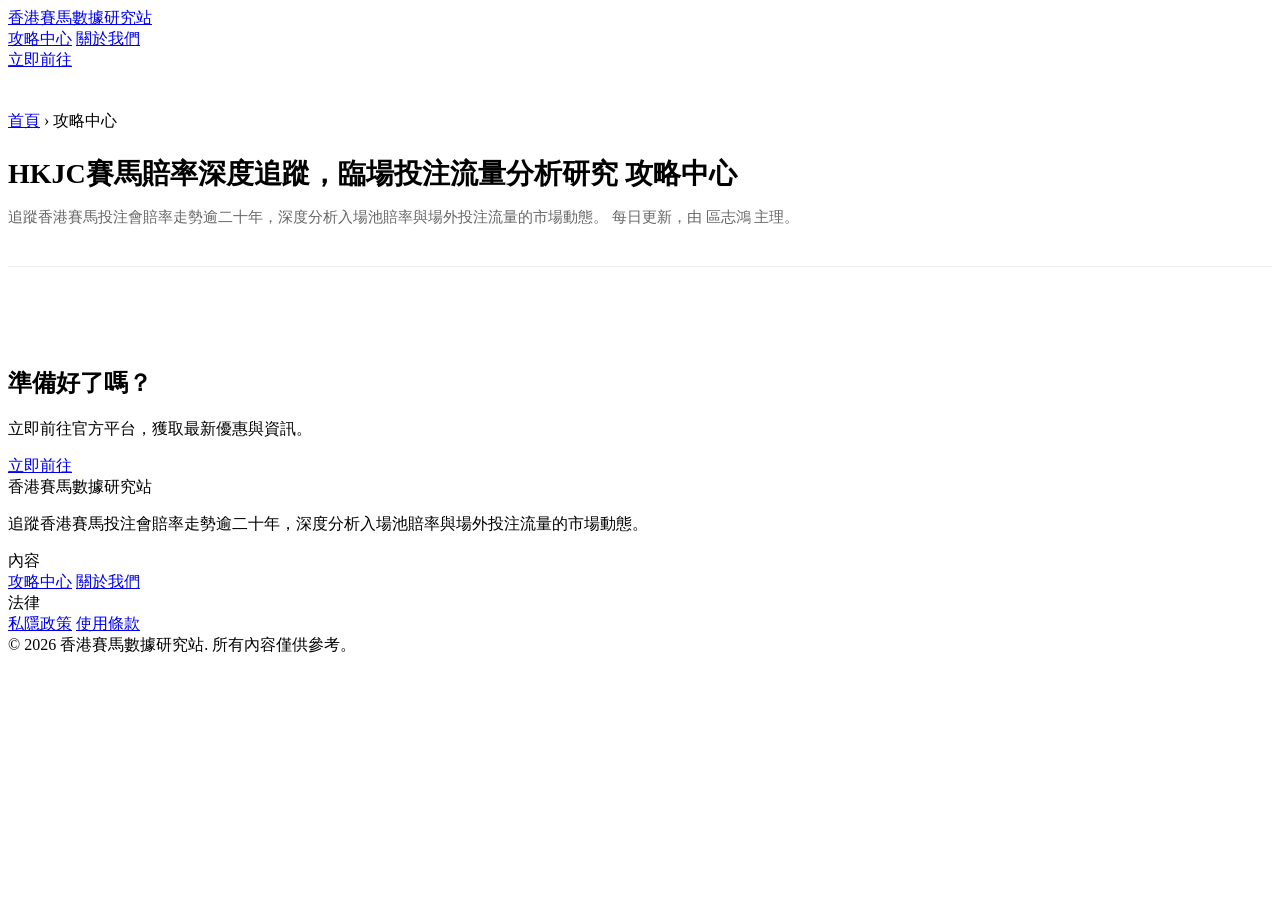
==== blog.html @ bb536e8f "feat: add blog.html" ====
<!DOCTYPE html>
<html lang="zh-Hant-HK">
<head>
  <meta charset="UTF-8">
  <link rel="icon" type="image/x-icon" href="/favicon.ico">
  <link rel="icon" type="image/png" sizes="32x32" href="/favicon-32.png">
  <link rel="icon" type="image/png" sizes="64x64" href="/favicon-64.png">
  <link rel="icon" type="image/png" sizes="192x192" href="/favicon-192.png">
  <link rel="apple-touch-icon" sizes="180x180" href="/apple-touch-icon.png">
  <meta name="viewport" content="width=device-width, initial-scale=1.0">

  <!-- Google tag (gtag.js) -->
  <script async src="https://www.googletagmanager.com/gtag/js?id=%%GA4_ID%%"></script>
  <script>window.dataLayer=window.dataLayer||[];function gtag(){dataLayer.push(arguments);}gtag('js',new Date());gtag('config','%%GA4_ID%%');</script>

  <title>攻略中心 | 香港賽馬數據研究站</title>
  <meta name="description" content="追蹤香港賽馬投注會賠率走勢逾二十年，深度分析入場池賠率與場外投注流量的市場動態。">
  <link rel="canonical" href="https://ogradabg.com/blog.html">
  <meta property="og:type" content="website">
  <meta property="og:title" content="攻略中心 | 香港賽馬數據研究站">
  <meta property="og:description" content="追蹤香港賽馬投注會賠率走勢逾二十年，深度分析入場池賠率與場外投注流量的市場動態。">
  <meta property="og:url" content="https://ogradabg.com/blog.html">
  <meta property="og:locale" content="zh_HK">
  <meta property="og:site_name" content="香港賽馬數據研究站">
  <meta name="twitter:card" content="summary_large_image">

  <script type="application/ld+json">
  {
    "@context": "https://schema.org",
    "@graph": [
      {
        "@type": "CollectionPage",
        "@id": "https://ogradabg.com/blog.html",
        "url": "https://ogradabg.com/blog.html",
        "name": "攻略中心 | 香港賽馬數據研究站",
        "description": "追蹤香港賽馬投注會賠率走勢逾二十年，深度分析入場池賠率與場外投注流量的市場動態。",
        "isPartOf": { "@id": "https://ogradabg.com/#website" }
      },
      {
        "@type": "ItemList",
        "@id": "https://ogradabg.com/blog.html#itemlist",
        "name": "香港賽馬數據研究站 攻略文章",
        "numberOfItems": 0,
        "itemListElement": []
      }
    ]
  }
  </script>

  <link rel="stylesheet" href="style-color.css">
  <link rel="stylesheet" href="style-base.css">
  <link rel="stylesheet" href="style-layout.css">
  <style>
    .articles-section{padding:var(--space-10,40px) 0}
    .articles-grid{display:grid;grid-template-columns:1fr;gap:var(--space-6,24px)}
    @media(min-width:768px){.articles-grid{grid-template-columns:repeat(2,1fr)}}
    @media(min-width:1024px){.articles-grid{grid-template-columns:repeat(3,1fr)}}
    .article-card{background:var(--clr-bg-card,#fff);border:1px solid var(--clr-border,rgba(0,0,0,.08));border-radius:var(--radius-lg,12px);overflow:hidden;transition:box-shadow .2s}
    .article-card:hover{box-shadow:0 4px 24px rgba(0,0,0,.1)}
    .article-thumb{height:180px;display:flex;align-items:center;justify-content:center;font-size:64px;overflow:hidden}
    .article-thumb img{width:100%;height:100%;object-fit:cover}
    .article-body{padding:var(--space-4,16px) var(--space-5,20px)}
    .article-meta{display:flex;align-items:center;gap:var(--space-2,8px);margin-bottom:var(--space-2,8px);font-size:12px}
    .article-cat{background:var(--clr-accent-faint,rgba(240,180,41,.1));color:var(--clr-accent,#f0b429);font-weight:700;padding:2px 8px;border-radius:10px}
    .article-date{color:var(--clr-text-muted,#888)}
    .article-read{color:var(--clr-text-muted,#888)}
    .article-card h2{font-size:15px;font-weight:700;line-height:1.45;margin-bottom:var(--space-2,8px);color:var(--clr-text,#1a1d24)}
    .article-excerpt{font-size:13px;color:var(--clr-text-muted,#666);line-height:1.6;margin-bottom:var(--space-3,12px);display:-webkit-box;-webkit-line-clamp:3;-webkit-box-orient:vertical;overflow:hidden}
    .article-link{font-size:13px;font-weight:600;color:var(--clr-accent,#f0b429);text-decoration:none}
    .article-link:hover{text-decoration:underline}
    .page-hero{padding:var(--space-10,40px) 0 var(--space-6,24px);border-bottom:1px solid var(--clr-border,rgba(0,0,0,.08))}
    .page-hero h1{font-size:28px;font-weight:800;margin-bottom:var(--space-2,8px)}
    .page-hero p{color:var(--clr-text-muted,#666);font-size:15px}
  </style>
</head>
<body>


<header class="site-header">
  <div class="header-inner">
    <a href="https://ogradabg.com/" class="header-logo">
      <img src="/LOGO.svg" alt="香港賽馬數據研究站 logo" onerror="this.style.display='none'">
      香港賽馬數據研究站
    </a>
    <nav class="header-nav" aria-label="主導覽">
      <a href="https://ogradabg.com/blog.html" class="nav-link active">攻略中心</a>
      <a href="https://ogradabg.com/about.html" class="nav-link">關於我們</a>
    </nav>
    <a href="https://businessdirectory-uk.com/" class="btn btn-primary btn-sm" target="_blank" rel="noopener">立即前往</a>
  </div>
</header>

<main>
  <section class="page-hero">
    <div class="container">
      <nav class="breadcrumb">
        <a href="https://ogradabg.com/">首頁</a>
        <span class="breadcrumb-sep">›</span>
        <span>攻略中心</span>
      </nav>
      <h1>HKJC賽馬賠率深度追蹤，臨場投注流量分析研究 攻略中心</h1>
      <p>追蹤香港賽馬投注會賠率走勢逾二十年，深度分析入場池賠率與場外投注流量的市場動態。 每日更新，由 區志鴻 主理。</p>
    </div>
  </section>

  <section class="articles-section">
    <div class="container">
      <div class="articles-grid">
<!-- AI_INJECT_START -->
<!-- AI_INJECT_END -->
      </div>
    </div>
  </section>

  <section class="section container">
    <div class="cta-banner">
      <h2>準備好了嗎？</h2>
      <p>立即前往官方平台，獲取最新優惠與資訊。</p>
      <a href="https://businessdirectory-uk.com/" class="btn btn-primary btn-lg" target="_blank" rel="noopener">立即前往</a>
    </div>
  </section>
</main>

<footer class="site-footer">
  <div class="footer-inner">
    <div class="footer-grid">
      <div class="footer-brand">
        <div class="footer-logo">香港賽馬數據研究站</div>
        <p class="footer-tagline">追蹤香港賽馬投注會賠率走勢逾二十年，深度分析入場池賠率與場外投注流量的市場動態。</p>
      </div>
      <div>
        <div class="footer-col-title">內容</div>
        <a href="https://ogradabg.com/blog.html" class="footer-link">攻略中心</a>
        <a href="https://ogradabg.com/about.html" class="footer-link">關於我們</a>
      </div>
      <div>
        <div class="footer-col-title">法律</div>
        <a href="https://ogradabg.com/privacy.html" class="footer-link">私隱政策</a>
        <a href="https://ogradabg.com/terms.html" class="footer-link">使用條款</a>
      </div>
    </div>
    <div class="footer-bottom">
      <span>© <span id="footer-year">2026</span> 香港賽馬數據研究站. 所有內容僅供參考。</span>
    </div>
  </div>
</footer>
<script>document.getElementById('footer-year').textContent = new Date().getFullYear();</script>
</body>
</html>
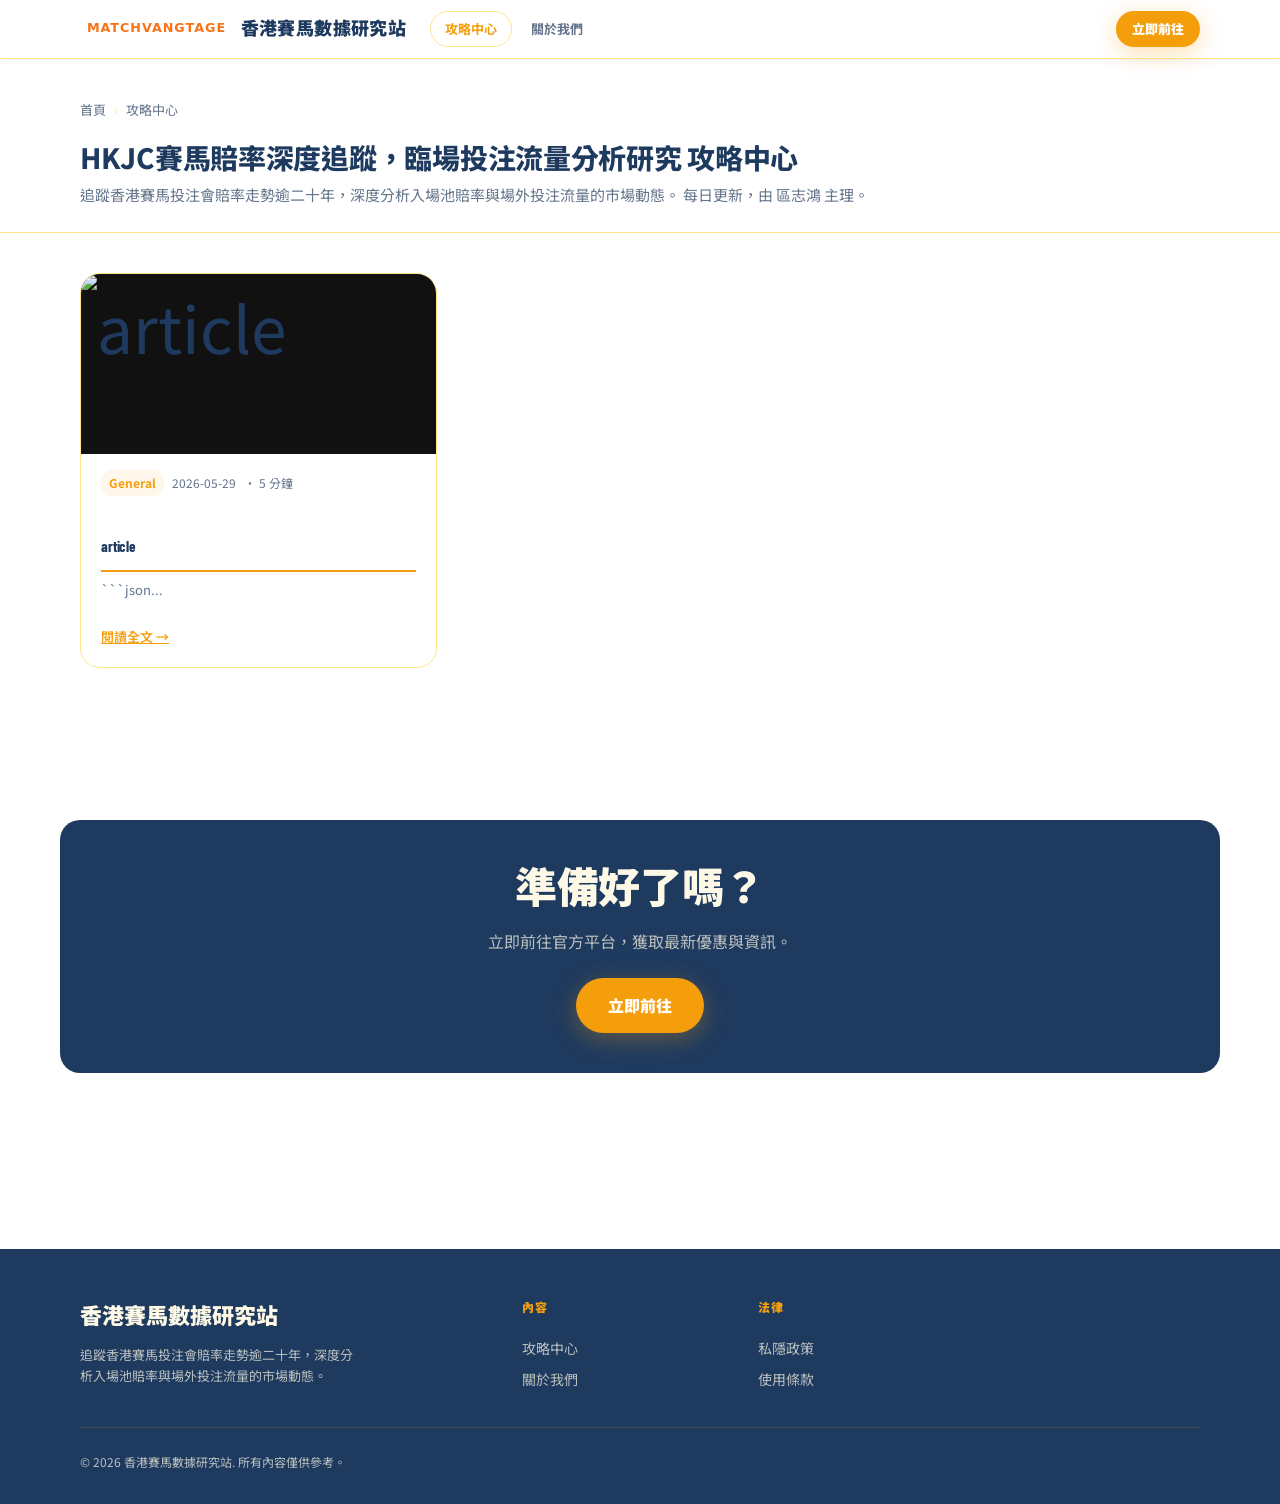
==== commit f385a635: "feat(blog): add card for article" ====
--- a/blog.html
+++ b/blog.html
@@ -107,6 +107,19 @@
     <div class="container">
       <div class="articles-grid">
 <!-- AI_INJECT_START -->
+<article class="article-card" data-cat="General">
+  <div class="article-thumb" style="background:#111;overflow:hidden"><img src="https://pixabay.com/get/gf1b4ae10ecd8a1107a4da6e1aa6e4fe9daa2701597e0ba233dbba221a849b84c07a97d591788a80f3b1c0e45a2bd392e2312bf1a842baeb58e0facbdf7313515_640.jpg" alt="article" loading="lazy" style="width:100%;height:100%;object-fit:cover;border-radius:0"></div>
+  <div class="article-body">
+    <div class="article-meta">
+      <span class="article-cat">General</span>
+      <span class="article-date">2026-05-29</span>
+      <span class="article-read">&middot; 5 分鐘</span>
+    </div>
+    <h2>article</h2>
+    <p class="article-excerpt">```json...</p>
+    <a href="blog/article.html" class="article-link">閱讀全文 →</a>
+  </div>
+</article>
 <!-- AI_INJECT_END -->
       </div>
     </div>
--- a/style-color.css
+++ b/style-color.css
@@ -0,0 +1,32 @@
+/* navy-gold — 寶藍×明金 | 精英品味（明亮版）*/
+:root {
+  --clr-accent:         #f59e0b;
+  --clr-accent-dark:    #d97706;
+  --clr-accent-light:   #fbbf24;
+  --clr-accent-glow:    rgba(245,158,11,.25);
+  --clr-accent-faint:   rgba(245,158,11,.08);
+
+  --clr-bg:             #ffffff;
+  --clr-bg-alt:         #fffdf0;
+  --clr-bg-dark:        #1e3a5f;
+  --clr-bg-dark2:       #1e40af;
+
+  --clr-text:           #1e3a5f;
+  --clr-text-muted:     #64748b;
+  --clr-text-inv:       #fef9e7;
+  --clr-text-inv-muted: rgba(254,249,231,.70);
+
+  --clr-border:         #fde68a;
+  --clr-border-dark:    rgba(245,158,11,.20);
+
+  --clr-tag-1:          #f59e0b;
+  --clr-tag-2:          #1d4ed8;
+  --clr-tag-3:          #059669;
+  --clr-tag-4:          #7c3aed;
+  --clr-tag-5:          #dc2626;
+
+  --clr-hero-overlay:   linear-gradient(0deg, rgba(30,58,95,.95) 0%, rgba(30,58,95,.52) 55%, rgba(30,58,95,.12) 100%);
+  --clr-shadow:         0 1px 4px rgba(245,158,11,.10), 0 1px 2px rgba(0,0,0,.04);
+  --clr-shadow-md:      0 4px 16px rgba(245,158,11,.16), 0 2px 4px rgba(0,0,0,.05);
+  --clr-shadow-accent:  0 6px 24px rgba(245,158,11,.32);
+}
--- a/style-base.css
+++ b/style-base.css
@@ -0,0 +1,570 @@
+/* ============================================================
+   style-base.css — Shared structural CSS (no color values)
+   All colors referenced via var(--clr-*) from color scheme files
+   ============================================================ */
+
+@import url('https://fonts.googleapis.com/css2?family=Noto+Sans+TC:wght@400;500;700;900&family=Barlow+Condensed:wght@700;900&family=Playfair+Display:wght@700;900&display=swap');
+
+/* ── Reset ────────────────────────────────────────────────── */
+*, *::before, *::after { box-sizing: border-box; margin: 0; padding: 0; }
+img, video { max-width: 100%; display: block; }
+a { color: inherit; text-decoration: none; }
+ul, ol { list-style: none; }
+button { cursor: pointer; font-family: inherit; border: none; background: none; }
+
+/* ── Root Tokens ──────────────────────────────────────────── */
+:root {
+  --font-body:      'Noto Sans TC', -apple-system, 'PingFang HK', sans-serif;
+  --font-heading:   'Barlow Condensed', 'Noto Sans TC', sans-serif;
+  --font-editorial: 'Playfair Display', Georgia, serif;
+
+  --radius-xs:  4px;
+  --radius-sm:  8px;
+  --radius-md:  12px;
+  --radius-lg:  20px;
+  --radius-xl:  32px;
+  --radius-full: 9999px;
+
+  --space-1:  4px;
+  --space-2:  8px;
+  --space-3:  12px;
+  --space-4:  16px;
+  --space-5:  20px;
+  --space-6:  24px;
+  --space-8:  32px;
+  --space-10: 40px;
+  --space-12: 48px;
+  --space-16: 64px;
+  --space-20: 80px;
+
+  --container: 1160px;
+  --container-narrow: 760px;
+
+  --transition: 0.2s ease;
+  --transition-slow: 0.35s ease;
+}
+
+/* ── Base Typography ─────────────────────────────────────── */
+html { scroll-behavior: smooth; font-size: 16px; }
+
+body {
+  font-family: var(--font-body);
+  background: var(--clr-bg);
+  color: var(--clr-text);
+  line-height: 1.65;
+  -webkit-font-smoothing: antialiased;
+}
+
+h1, h2, h3, h4, h5 {
+  line-height: 1.25;
+  letter-spacing: -0.01em;
+}
+
+/* ── Container ───────────────────────────────────────────── */
+.container {
+  max-width: var(--container);
+  margin: 0 auto;
+  padding: 0 var(--space-5);
+}
+.container-narrow {
+  max-width: var(--container-narrow);
+  margin: 0 auto;
+  padding: 0 var(--space-5);
+}
+
+/* ── HEADER ──────────────────────────────────────────────── */
+.site-header {
+  position: sticky;
+  top: 0;
+  z-index: 200;
+  background: var(--clr-bg-dark);
+  border-bottom: 2px solid var(--clr-accent);
+}
+.header-inner {
+  display: flex;
+  align-items: center;
+  justify-content: space-between;
+  gap: var(--space-4);
+  height: 58px;
+  padding: 0 var(--space-5);
+  max-width: var(--container);
+  margin: 0 auto;
+}
+.header-logo {
+  display: flex;
+  align-items: center;
+  gap: var(--space-2);
+  font-size: 18px;
+  font-weight: 900;
+  font-family: var(--font-heading);
+  color: var(--clr-text-inv);
+  letter-spacing: .02em;
+  flex-shrink: 0;
+}
+.header-logo img { height: 28px; width: auto; }
+
+.header-nav {
+  display: flex;
+  align-items: center;
+  gap: var(--space-1);
+  flex: 1;
+  overflow-x: auto;
+  scrollbar-width: none;
+  padding: 0 var(--space-2);
+}
+.header-nav::-webkit-scrollbar { display: none; }
+
+.nav-link {
+  display: inline-flex;
+  align-items: center;
+  gap: var(--space-1);
+  padding: 6px 14px;
+  border-radius: var(--radius-full);
+  font-size: 13px;
+  font-weight: 700;
+  color: var(--clr-text-inv-muted);
+  white-space: nowrap;
+  border: 1px solid transparent;
+  transition: color var(--transition), border-color var(--transition);
+}
+.nav-link:hover { color: var(--clr-accent-light); border-color: var(--clr-accent); }
+.nav-link.active { color: var(--clr-accent); border-color: var(--clr-border-dark); }
+
+/* ── BUTTONS ─────────────────────────────────────────────── */
+.btn {
+  display: inline-flex;
+  align-items: center;
+  justify-content: center;
+  gap: var(--space-2);
+  padding: 10px 22px;
+  border-radius: var(--radius-full);
+  font-size: 14px;
+  font-weight: 900;
+  font-family: var(--font-body);
+  white-space: nowrap;
+  transition: box-shadow var(--transition), transform var(--transition);
+  cursor: pointer;
+  border: none;
+}
+.btn-primary {
+  background: var(--clr-accent);
+  color: #fff;
+  box-shadow: var(--clr-shadow-accent);
+}
+.btn-primary:hover { transform: scale(1.04); box-shadow: 0 8px 32px var(--clr-accent-glow); }
+
+.btn-outline {
+  background: transparent;
+  color: var(--clr-accent);
+  border: 2px solid var(--clr-accent);
+}
+.btn-outline:hover { background: var(--clr-accent-faint); transform: scale(1.02); }
+
+.btn-ghost {
+  background: var(--clr-accent-faint);
+  color: var(--clr-accent);
+}
+.btn-ghost:hover { background: var(--clr-accent); color: #fff; transform: scale(1.02); }
+
+.btn-sm { padding: 7px 16px; font-size: 13px; }
+.btn-lg { padding: 14px 32px; font-size: 16px; }
+
+/* ── ARTICLE CARD ────────────────────────────────────────── */
+.card {
+  background: var(--clr-bg);
+  border: 1px solid var(--clr-border);
+  border-radius: var(--radius-md);
+  overflow: hidden;
+  box-shadow: var(--clr-shadow);
+  transition: box-shadow var(--transition), transform var(--transition);
+}
+.card:hover { box-shadow: var(--clr-shadow-md); transform: translateY(-2px); }
+.card-img {
+  width: 100%;
+  aspect-ratio: 16/9;
+  object-fit: cover;
+  background: var(--clr-bg-alt);
+}
+.card-img-wide { aspect-ratio: 2/1; }
+.card-img-tall { aspect-ratio: 4/5; }
+.card-body { padding: var(--space-4) var(--space-4) var(--space-5); }
+.card-meta {
+  display: flex;
+  align-items: center;
+  gap: var(--space-2);
+  margin-bottom: var(--space-3);
+}
+.card-title {
+  font-size: 17px;
+  font-weight: 700;
+  line-height: 1.35;
+  color: var(--clr-text);
+  margin-bottom: var(--space-2);
+  display: -webkit-box;
+  -webkit-line-clamp: 3;
+  -webkit-box-orient: vertical;
+  overflow: hidden;
+}
+.card-title:hover { color: var(--clr-accent); }
+.card-excerpt {
+  font-size: 14px;
+  color: var(--clr-text-muted);
+  line-height: 1.55;
+  display: -webkit-box;
+  -webkit-line-clamp: 2;
+  -webkit-box-orient: vertical;
+  overflow: hidden;
+  margin-bottom: var(--space-3);
+}
+.card-footer {
+  display: flex;
+  align-items: center;
+  justify-content: space-between;
+  font-size: 12px;
+  color: var(--clr-text-muted);
+  border-top: 1px solid var(--clr-border);
+  padding-top: var(--space-3);
+  margin-top: var(--space-3);
+}
+
+/* ── TAG CHIPS ───────────────────────────────────────────── */
+.tag {
+  display: inline-flex;
+  align-items: center;
+  padding: 3px 10px;
+  border-radius: var(--radius-full);
+  font-size: 11px;
+  font-weight: 700;
+  letter-spacing: .04em;
+  text-transform: uppercase;
+  white-space: nowrap;
+}
+.tag-1 { background: var(--clr-tag-1); color: #fff; }
+.tag-2 { background: var(--clr-tag-2); color: #fff; }
+.tag-3 { background: var(--clr-tag-3); color: #fff; }
+.tag-4 { background: var(--clr-tag-4); color: #fff; }
+.tag-5 { background: var(--clr-tag-5); color: #fff; }
+.tag-outline {
+  background: transparent;
+  border: 1.5px solid var(--clr-accent);
+  color: var(--clr-accent);
+}
+
+/* ── SECTION HEADERS ─────────────────────────────────────── */
+.section-header {
+  display: flex;
+  align-items: center;
+  justify-content: space-between;
+  margin-bottom: var(--space-6);
+}
+.section-title {
+  font-family: var(--font-heading);
+  font-size: clamp(22px, 3vw, 30px);
+  font-weight: 900;
+  color: var(--clr-text);
+  letter-spacing: -.01em;
+}
+.section-title .accent { color: var(--clr-accent); }
+.section-divider {
+  display: flex;
+  align-items: center;
+  gap: var(--space-3);
+  margin-bottom: var(--space-6);
+}
+.section-divider::after {
+  content: '';
+  flex: 1;
+  height: 2px;
+  background: var(--clr-border);
+}
+
+/* ── ARTICLE BODY (blog content) ─────────────────────────── */
+.article-body {
+  font-size: 16px;
+  line-height: 1.85;
+  color: var(--clr-text);
+}
+.article-body h2 {
+  font-family: var(--font-heading);
+  font-size: clamp(20px, 2.8vw, 26px);
+  font-weight: 900;
+  margin: var(--space-10) 0 var(--space-4);
+  color: var(--clr-text);
+  padding-bottom: var(--space-3);
+  border-bottom: 2px solid var(--clr-accent);
+}
+.article-body h3 {
+  font-size: clamp(17px, 2.2vw, 21px);
+  font-weight: 700;
+  margin: var(--space-8) 0 var(--space-3);
+  color: var(--clr-text);
+}
+.article-body p { margin-bottom: var(--space-5); }
+.article-body ul, .article-body ol {
+  margin: var(--space-4) 0 var(--space-5) var(--space-6);
+}
+.article-body ul { list-style: disc; }
+.article-body ol { list-style: decimal; }
+.article-body li { margin-bottom: var(--space-2); }
+.article-body strong { font-weight: 700; color: var(--clr-text); }
+.article-body a { color: var(--clr-accent); text-decoration: underline; }
+.article-body blockquote {
+  border-left: 4px solid var(--clr-accent);
+  padding: var(--space-4) var(--space-6);
+  background: var(--clr-bg-alt);
+  border-radius: 0 var(--radius-sm) var(--radius-sm) 0;
+  margin: var(--space-6) 0;
+  font-style: italic;
+  color: var(--clr-text-muted);
+}
+.article-body img {
+  width: 100%;
+  border-radius: var(--radius-md);
+  margin: var(--space-6) 0;
+}
+.article-body .quick-answer {
+  background: var(--clr-accent-faint);
+  border: 1.5px solid var(--clr-accent);
+  border-radius: var(--radius-md);
+  padding: var(--space-5) var(--space-6);
+  margin: var(--space-6) 0;
+}
+.article-body .quick-answer h3 {
+  font-size: 13px;
+  font-weight: 900;
+  text-transform: uppercase;
+  letter-spacing: .08em;
+  color: var(--clr-accent);
+  margin: 0 0 var(--space-2);
+}
+.article-body .quick-answer p { margin: 0; font-size: 15px; }
+
+/* ── AUTHOR BYLINE ───────────────────────────────────────── */
+.author-byline {
+  display: flex;
+  align-items: center;
+  gap: var(--space-3);
+  font-size: 13px;
+  color: var(--clr-text-muted);
+}
+.author-avatar {
+  width: 36px; height: 36px;
+  border-radius: var(--radius-full);
+  background: var(--clr-accent-faint);
+  border: 2px solid var(--clr-accent);
+  object-fit: cover;
+  flex-shrink: 0;
+}
+.author-name { font-weight: 700; color: var(--clr-text); }
+.author-sep { color: var(--clr-border); }
+
+/* ── AUTHOR BIO CARD ─────────────────────────────────────── */
+.author-bio-card {
+  background: var(--clr-bg-alt);
+  border: 1px solid var(--clr-border);
+  border-left: 4px solid var(--clr-accent);
+  border-radius: var(--radius-md);
+  padding: var(--space-6);
+  display: flex;
+  gap: var(--space-5);
+  margin-top: var(--space-10);
+}
+.author-bio-avatar {
+  width: 72px; height: 72px;
+  border-radius: var(--radius-full);
+  background: var(--clr-accent-faint);
+  border: 3px solid var(--clr-accent);
+  flex-shrink: 0;
+  object-fit: cover;
+}
+.author-bio-name {
+  font-size: 17px;
+  font-weight: 900;
+  margin-bottom: var(--space-1);
+}
+.author-bio-title {
+  font-size: 13px;
+  color: var(--clr-accent);
+  font-weight: 700;
+  margin-bottom: var(--space-3);
+}
+.author-bio-text { font-size: 14px; color: var(--clr-text-muted); line-height: 1.65; }
+
+/* ── FAQ SECTION ─────────────────────────────────────────── */
+.faq-section { margin: var(--space-12) 0; }
+.faq-item {
+  border: 1px solid var(--clr-border);
+  border-radius: var(--radius-md);
+  overflow: hidden;
+  margin-bottom: var(--space-3);
+}
+.faq-question {
+  padding: var(--space-4) var(--space-5);
+  font-weight: 700;
+  font-size: 15px;
+  background: var(--clr-bg-alt);
+  cursor: pointer;
+  display: flex;
+  justify-content: space-between;
+  align-items: center;
+}
+.faq-question::after { content: '+'; font-size: 20px; color: var(--clr-accent); }
+.faq-answer {
+  padding: var(--space-4) var(--space-5);
+  font-size: 15px;
+  line-height: 1.7;
+  color: var(--clr-text-muted);
+}
+
+/* ── BREADCRUMB ──────────────────────────────────────────── */
+.breadcrumb {
+  display: flex;
+  align-items: center;
+  gap: var(--space-2);
+  font-size: 13px;
+  color: var(--clr-text-muted);
+  margin-bottom: var(--space-5);
+  flex-wrap: wrap;
+}
+.breadcrumb a:hover { color: var(--clr-accent); }
+.breadcrumb-sep { color: var(--clr-border); }
+
+/* ── CTA BANNER ──────────────────────────────────────────── */
+.cta-banner {
+  background: var(--clr-bg-dark);
+  border-radius: var(--radius-lg);
+  padding: var(--space-10) var(--space-8);
+  text-align: center;
+  margin: var(--space-16) 0;
+}
+.cta-banner h2 {
+  font-family: var(--font-heading);
+  font-size: clamp(26px, 4vw, 42px);
+  font-weight: 900;
+  color: var(--clr-text-inv);
+  margin-bottom: var(--space-4);
+}
+.cta-banner p {
+  font-size: 16px;
+  color: var(--clr-text-inv-muted);
+  margin-bottom: var(--space-6);
+  max-width: 520px;
+  margin-left: auto;
+  margin-right: auto;
+}
+
+/* ── FOOTER ──────────────────────────────────────────────── */
+.site-footer {
+  background: var(--clr-bg-dark);
+  color: var(--clr-text-inv-muted);
+  padding: var(--space-12) 0 var(--space-8);
+  margin-top: var(--space-16);
+  font-size: 14px;
+}
+.footer-inner {
+  max-width: var(--container);
+  margin: 0 auto;
+  padding: 0 var(--space-5);
+}
+.footer-grid {
+  display: grid;
+  grid-template-columns: 1fr;
+  gap: var(--space-8);
+  padding-bottom: var(--space-8);
+  border-bottom: 1px solid var(--clr-border-dark);
+  margin-bottom: var(--space-6);
+}
+@media (min-width: 640px) { .footer-grid { grid-template-columns: repeat(2, 1fr); } }
+@media (min-width: 900px) { .footer-grid { grid-template-columns: 2fr 1fr 1fr 1fr; } }
+
+.footer-brand { max-width: 280px; }
+.footer-logo {
+  font-family: var(--font-heading);
+  font-size: 22px;
+  font-weight: 900;
+  color: var(--clr-text-inv);
+  margin-bottom: var(--space-3);
+}
+.footer-tagline { color: var(--clr-text-inv-muted); line-height: 1.6; font-size: 13px; }
+.footer-col-title {
+  font-size: 12px;
+  font-weight: 900;
+  text-transform: uppercase;
+  letter-spacing: .08em;
+  color: var(--clr-accent);
+  margin-bottom: var(--space-4);
+}
+.footer-link {
+  display: block;
+  padding: 4px 0;
+  color: var(--clr-text-inv-muted);
+  transition: color var(--transition);
+}
+.footer-link:hover { color: var(--clr-text-inv); }
+.footer-bottom {
+  display: flex;
+  align-items: center;
+  justify-content: space-between;
+  gap: var(--space-4);
+  flex-wrap: wrap;
+  font-size: 12px;
+  color: var(--clr-text-inv-muted);
+}
+
+/* ── GRID UTILITIES ──────────────────────────────────────── */
+.grid-3 {
+  display: grid;
+  grid-template-columns: 1fr;
+  gap: var(--space-5);
+}
+@media (min-width: 640px) { .grid-3 { grid-template-columns: repeat(2, 1fr); } }
+@media (min-width: 900px) { .grid-3 { grid-template-columns: repeat(3, 1fr); } }
+
+.grid-2 {
+  display: grid;
+  grid-template-columns: 1fr;
+  gap: var(--space-5);
+}
+@media (min-width: 768px) { .grid-2 { grid-template-columns: repeat(2, 1fr); } }
+
+.grid-4 {
+  display: grid;
+  grid-template-columns: repeat(2, 1fr);
+  gap: var(--space-4);
+}
+@media (min-width: 900px) { .grid-4 { grid-template-columns: repeat(4, 1fr); } }
+
+/* ── SECTION SPACING ─────────────────────────────────────── */
+.section { padding: var(--space-12) 0; }
+.section-lg { padding: var(--space-16) 0; }
+.section-sm { padding: var(--space-8) 0; }
+
+/* ── ANIMATIONS ──────────────────────────────────────────── */
+@keyframes livePulse {
+  0%, 100% { opacity: 1; transform: scale(1); }
+  50% { opacity: .45; transform: scale(.65); }
+}
+@keyframes fadeUp {
+  from { opacity: 0; transform: translateY(20px); }
+  to { opacity: 1; transform: translateY(0); }
+}
+.live-dot {
+  width: 7px; height: 7px;
+  background: #22c55e;
+  border-radius: var(--radius-full);
+  flex-shrink: 0;
+  animation: livePulse 1.4s ease-in-out infinite;
+}
+
+/* ── MISC ────────────────────────────────────────────────── */
+.sr-only {
+  position: absolute; width: 1px; height: 1px;
+  padding: 0; margin: -1px; overflow: hidden;
+  clip: rect(0,0,0,0); white-space: nowrap; border: 0;
+}
+.text-accent { color: var(--clr-accent); }
+.text-muted { color: var(--clr-text-muted); }
+.text-inv { color: var(--clr-text-inv); }
+.bg-alt { background: var(--clr-bg-alt); }
+.bg-dark { background: var(--clr-bg-dark); }
+.text-center { text-align: center; }
--- a/style-layout.css
+++ b/style-layout.css
@@ -0,0 +1,263 @@
+/* ============================================================
+   layout-a/style.css — Blogar-inspired: Clean magazine, card grid
+   ============================================================ */
+
+/* ── Override: white header for Layout A ────────────────── */
+.site-header {
+  background: var(--clr-bg);
+  border-bottom: 1px solid var(--clr-border);
+  box-shadow: 0 1px 8px rgba(0,0,0,.06);
+}
+.header-logo { color: var(--clr-text); }
+.nav-link { color: var(--clr-text-muted); }
+.nav-link:hover { color: var(--clr-accent); border-color: var(--clr-accent); }
+.nav-link.active { color: var(--clr-accent); border-color: var(--clr-border); }
+
+/* ── HERO A: Full-bleed with overlay ────────────────────── */
+.hero-a {
+  position: relative;
+  min-height: 540px;
+  overflow: hidden;
+  display: flex;
+  align-items: flex-end;
+  background: var(--clr-bg-dark);
+}
+@media (min-width: 900px) { .hero-a { min-height: 640px; } }
+
+.hero-a-bg {
+  position: absolute;
+  inset: 0;
+  background-size: cover;
+  background-position: center;
+  background-image: url('https://images.unsplash.com/photo-1556155092-490a1ba16284?auto=format&fit=crop&w=1600&h=900&q=80');
+  transition: transform 8s ease;
+}
+.hero-a:hover .hero-a-bg { transform: scale(1.02); }
+
+.hero-a-overlay {
+  position: absolute;
+  inset: 0;
+  background: var(--clr-hero-overlay);
+  z-index: 1;
+}
+.hero-a-content {
+  position: relative;
+  z-index: 2;
+  width: 100%;
+  max-width: var(--container);
+  margin: 0 auto;
+  padding: var(--space-10) var(--space-5) var(--space-12);
+}
+.hero-a-content .tag { margin-bottom: var(--space-4); }
+.hero-a-title {
+  font-family: var(--font-heading);
+  font-size: clamp(32px, 6vw, 64px);
+  font-weight: 900;
+  color: #fff;
+  line-height: 1.1;
+  letter-spacing: -.02em;
+  margin-bottom: var(--space-4);
+  max-width: 680px;
+}
+.hero-a-excerpt {
+  font-size: 16px;
+  color: rgba(255,255,255,.8);
+  max-width: 520px;
+  margin-bottom: var(--space-6);
+  line-height: 1.6;
+}
+.hero-a-meta {
+  display: flex;
+  align-items: center;
+  gap: var(--space-4);
+  color: rgba(255,255,255,.7);
+  font-size: 13px;
+}
+.hero-a-meta .author-name { color: #fff; }
+
+/* ── TRENDING TAGS ───────────────────────────────────────── */
+.trending-bar {
+  background: var(--clr-bg-alt);
+  border-bottom: 1px solid var(--clr-border);
+  padding: var(--space-3) 0;
+}
+.trending-bar-inner {
+  display: flex;
+  align-items: center;
+  gap: var(--space-3);
+  max-width: var(--container);
+  margin: 0 auto;
+  padding: 0 var(--space-5);
+  overflow-x: auto;
+  scrollbar-width: none;
+}
+.trending-bar-inner::-webkit-scrollbar { display: none; }
+.trending-label {
+  font-size: 11px;
+  font-weight: 900;
+  text-transform: uppercase;
+  letter-spacing: .08em;
+  color: var(--clr-accent);
+  flex-shrink: 0;
+  padding-right: var(--space-3);
+  border-right: 1px solid var(--clr-border);
+}
+.trending-tags { display: flex; gap: var(--space-2); flex-shrink: 0; }
+.trending-tag {
+  display: inline-flex;
+  align-items: center;
+  padding: 5px 14px;
+  border-radius: var(--radius-full);
+  font-size: 12px;
+  font-weight: 700;
+  background: var(--clr-bg);
+  color: var(--clr-text);
+  border: 1.5px solid var(--clr-border);
+  white-space: nowrap;
+  transition: background var(--transition), color var(--transition), border-color var(--transition);
+}
+.trending-tag:hover {
+  background: var(--clr-accent);
+  color: #fff;
+  border-color: var(--clr-accent);
+}
+
+/* ── FEATURED ARTICLES GRID ──────────────────────────────── */
+.featured-section { padding: var(--space-10) 0; }
+.featured-grid {
+  display: grid;
+  grid-template-columns: 1fr;
+  gap: var(--space-5);
+}
+@media (min-width: 640px) {
+  .featured-grid {
+    grid-template-columns: repeat(2, 1fr);
+  }
+}
+@media (min-width: 900px) {
+  .featured-grid {
+    grid-template-columns: 2fr 1fr 1fr;
+  }
+  .featured-grid .card:first-child .card-img { aspect-ratio: 3/2; }
+  .featured-grid .card:first-child .card-title { font-size: 20px; }
+}
+
+/* ── MAIN + SIDEBAR LAYOUT ───────────────────────────────── */
+.content-with-sidebar {
+  display: grid;
+  grid-template-columns: 1fr;
+  gap: var(--space-10);
+  padding: var(--space-10) 0;
+}
+@media (min-width: 900px) {
+  .content-with-sidebar {
+    grid-template-columns: 1fr 300px;
+  }
+}
+
+.sidebar-widget {
+  background: var(--clr-bg-alt);
+  border: 1px solid var(--clr-border);
+  border-radius: var(--radius-md);
+  padding: var(--space-5);
+  margin-bottom: var(--space-5);
+}
+.sidebar-widget-title {
+  font-size: 13px;
+  font-weight: 900;
+  text-transform: uppercase;
+  letter-spacing: .08em;
+  color: var(--clr-accent);
+  padding-bottom: var(--space-3);
+  margin-bottom: var(--space-4);
+  border-bottom: 2px solid var(--clr-accent);
+}
+
+/* ── LIST ARTICLE ROW ────────────────────────────────────── */
+.article-row {
+  display: flex;
+  gap: var(--space-4);
+  padding: var(--space-4) 0;
+  border-bottom: 1px solid var(--clr-border);
+}
+.article-row:last-child { border-bottom: none; }
+.article-row-img {
+  width: 90px;
+  height: 68px;
+  border-radius: var(--radius-sm);
+  object-fit: cover;
+  background: var(--clr-bg-alt);
+  flex-shrink: 0;
+}
+.article-row-title {
+  font-size: 14px;
+  font-weight: 700;
+  line-height: 1.4;
+  display: -webkit-box;
+  -webkit-line-clamp: 2;
+  -webkit-box-orient: vertical;
+  overflow: hidden;
+  margin-bottom: var(--space-1);
+}
+.article-row-title:hover { color: var(--clr-accent); }
+.article-row-date { font-size: 12px; color: var(--clr-text-muted); }
+
+/* ── RANK ARTICLES (popular list) ────────────────────────── */
+.rank-item {
+  display: flex;
+  gap: var(--space-3);
+  align-items: flex-start;
+  padding: var(--space-4) 0;
+  border-bottom: 1px solid var(--clr-border);
+}
+.rank-item:last-child { border-bottom: none; }
+.rank-number {
+  font-family: var(--font-heading);
+  font-size: 36px;
+  font-weight: 900;
+  color: var(--clr-border);
+  line-height: 1;
+  flex-shrink: 0;
+  width: 36px;
+  text-align: right;
+}
+.rank-item:first-child .rank-number { color: var(--clr-accent); }
+.rank-title {
+  font-size: 15px;
+  font-weight: 700;
+  line-height: 1.4;
+  display: -webkit-box;
+  -webkit-line-clamp: 2;
+  -webkit-box-orient: vertical;
+  overflow: hidden;
+}
+.rank-title:hover { color: var(--clr-accent); }
+.rank-meta { font-size: 12px; color: var(--clr-text-muted); margin-top: var(--space-1); }
+
+/* ── ARTICLE PAGE (blog/_template.html) ──────────────────── */
+.article-page { padding: var(--space-10) 0 var(--space-16); }
+.article-header { margin-bottom: var(--space-8); }
+.article-hero-img {
+  width: 100%;
+  aspect-ratio: 16/7;
+  object-fit: cover;
+  border-radius: var(--radius-lg);
+  margin-bottom: var(--space-8);
+  background: var(--clr-bg-alt);
+}
+.article-h1 {
+  font-family: var(--font-heading);
+  font-size: clamp(26px, 5vw, 46px);
+  font-weight: 900;
+  line-height: 1.15;
+  letter-spacing: -.02em;
+  margin: var(--space-4) 0 var(--space-5);
+}
+.article-layout-grid {
+  display: grid;
+  grid-template-columns: 1fr;
+  gap: var(--space-10);
+}
+@media (min-width: 900px) {
+  .article-layout-grid { grid-template-columns: 1fr 280px; }
+}
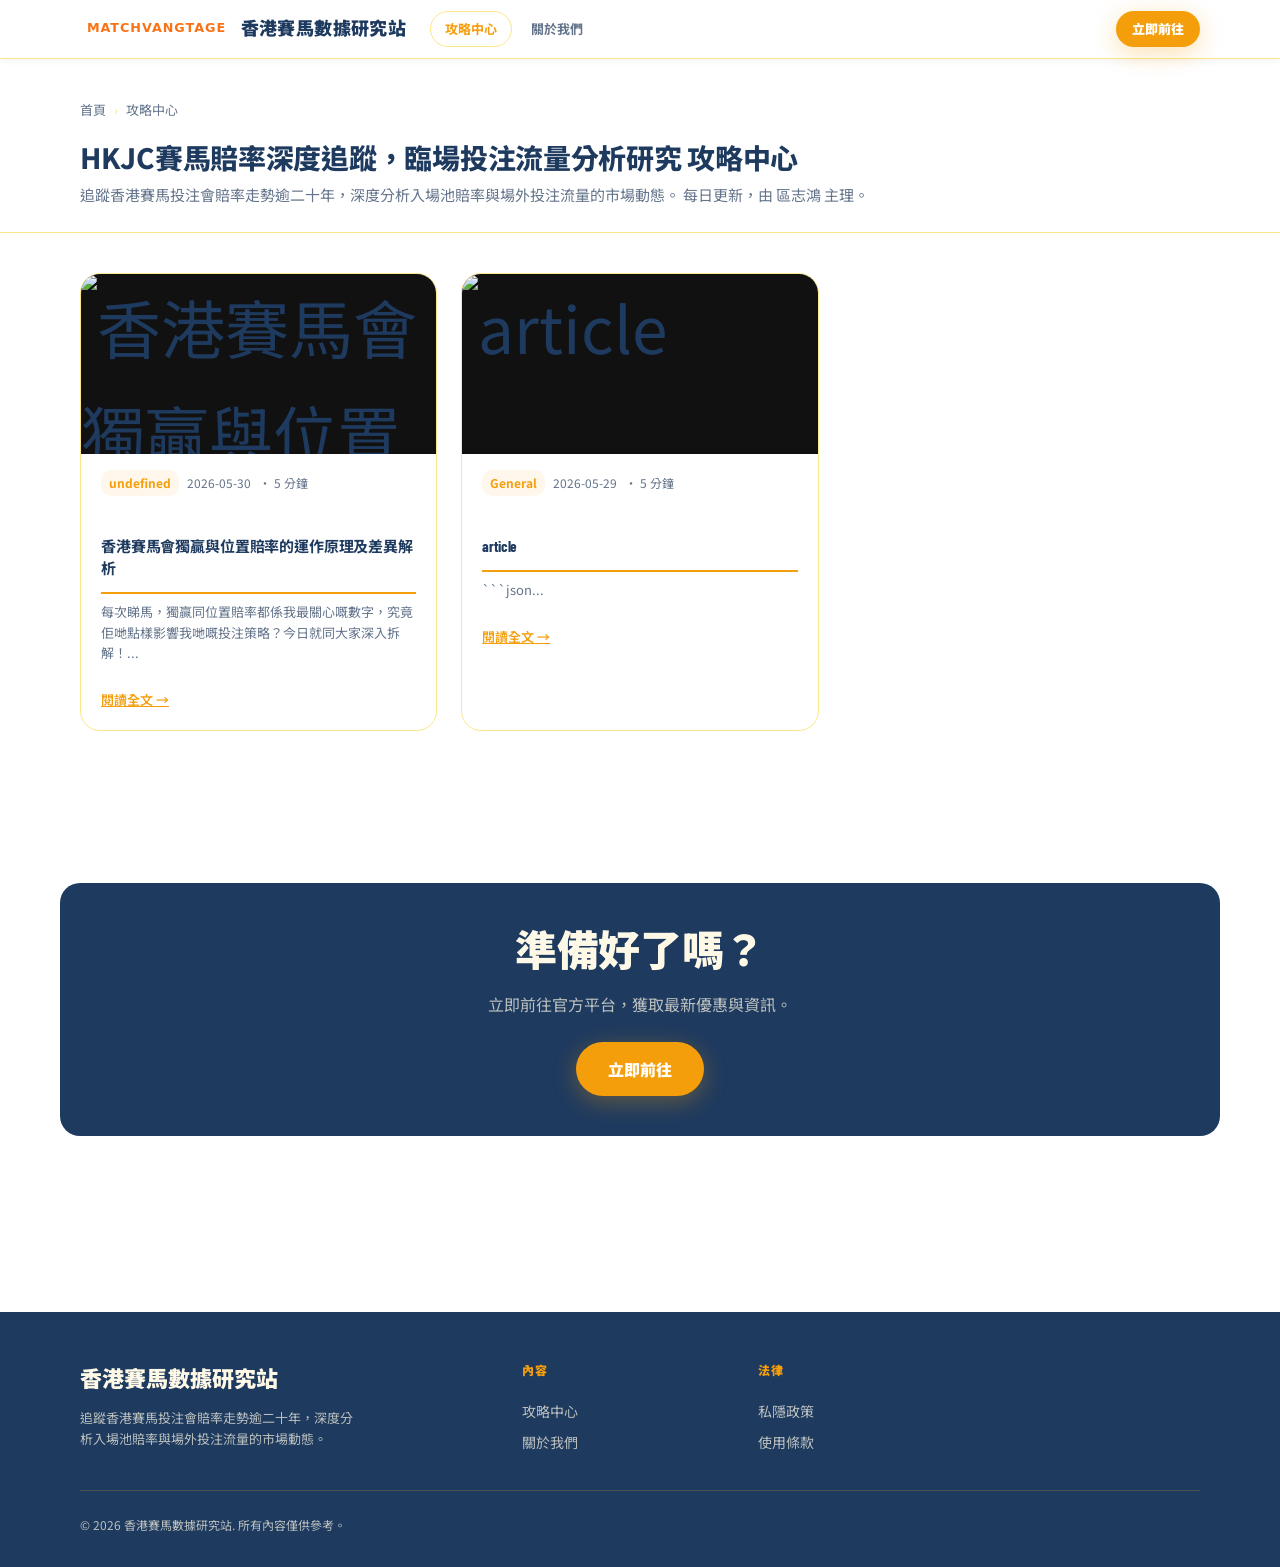
==== commit 58a9357c: "feat(blog): add card for hkjc-win-place-odds-analysis" ====
--- a/blog.html
+++ b/blog.html
@@ -107,6 +107,19 @@
     <div class="container">
       <div class="articles-grid">
 <!-- AI_INJECT_START -->
+<article class="article-card" data-cat="undefined">
+  <div class="article-thumb" style="background:#111;overflow:hidden"><img src="https://pixabay.com/get/g39bf38649ed10a20074a885c997e54ba543f04abba9a27355b377cf10759d2cd998a9920a7429550c4b6fef72270edcd58917a65a6bdcef8386676a91cbf7cdc_640.jpg" alt="香港賽馬會獨贏與位置賠率的運作原理及差異解析" loading="lazy" style="width:100%;height:100%;object-fit:cover;border-radius:0"></div>
+  <div class="article-body">
+    <div class="article-meta">
+      <span class="article-cat">undefined</span>
+      <span class="article-date">2026-05-30</span>
+      <span class="article-read">&middot; 5 分鐘</span>
+    </div>
+    <h2>香港賽馬會獨贏與位置賠率的運作原理及差異解析</h2>
+    <p class="article-excerpt">每次睇馬，獨贏同位置賠率都係我最關心嘅數字，究竟佢哋點樣影響我哋嘅投注策略？今日就同大家深入拆解！...</p>
+    <a href="blog/hkjc-win-place-odds-analysis.html" class="article-link">閱讀全文 →</a>
+  </div>
+</article>
 <article class="article-card" data-cat="General">
   <div class="article-thumb" style="background:#111;overflow:hidden"><img src="https://pixabay.com/get/gf1b4ae10ecd8a1107a4da6e1aa6e4fe9daa2701597e0ba233dbba221a849b84c07a97d591788a80f3b1c0e45a2bd392e2312bf1a842baeb58e0facbdf7313515_640.jpg" alt="article" loading="lazy" style="width:100%;height:100%;object-fit:cover;border-radius:0"></div>
   <div class="article-body">
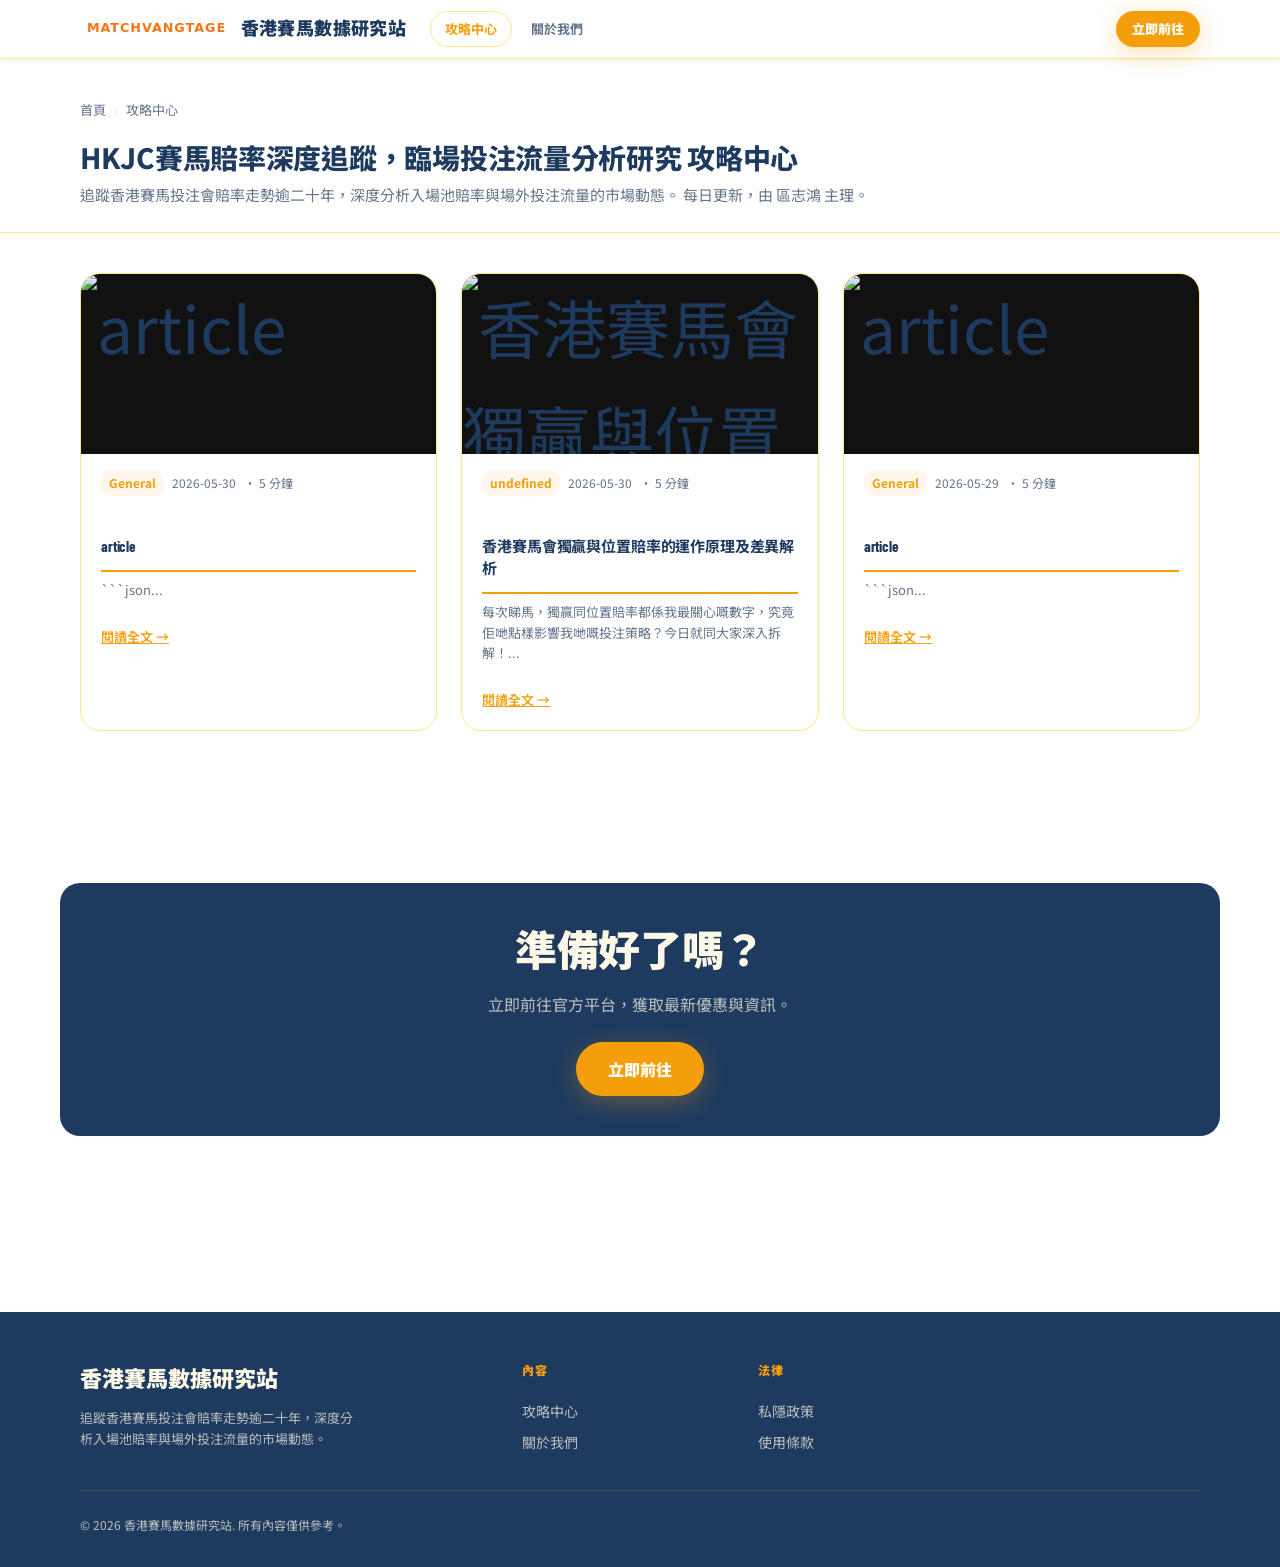
==== commit 350ad21d: "feat(blog): add card for article" ====
--- a/blog.html
+++ b/blog.html
@@ -107,6 +107,19 @@
     <div class="container">
       <div class="articles-grid">
 <!-- AI_INJECT_START -->
+<article class="article-card" data-cat="General">
+  <div class="article-thumb" style="background:#111;overflow:hidden"><img src="https://pixabay.com/get/g210ca6c7e98e50cd1e38d4196783726c7a0ac728b8ba77f151e9ecfe373c0568c916344b4214c80c20006d60503dd24d_640.jpg" alt="article" loading="lazy" style="width:100%;height:100%;object-fit:cover;border-radius:0"></div>
+  <div class="article-body">
+    <div class="article-meta">
+      <span class="article-cat">General</span>
+      <span class="article-date">2026-05-30</span>
+      <span class="article-read">&middot; 5 分鐘</span>
+    </div>
+    <h2>article</h2>
+    <p class="article-excerpt">```json...</p>
+    <a href="blog/article.html" class="article-link">閱讀全文 →</a>
+  </div>
+</article>
 <article class="article-card" data-cat="undefined">
   <div class="article-thumb" style="background:#111;overflow:hidden"><img src="https://pixabay.com/get/g39bf38649ed10a20074a885c997e54ba543f04abba9a27355b377cf10759d2cd998a9920a7429550c4b6fef72270edcd58917a65a6bdcef8386676a91cbf7cdc_640.jpg" alt="香港賽馬會獨贏與位置賠率的運作原理及差異解析" loading="lazy" style="width:100%;height:100%;object-fit:cover;border-radius:0"></div>
   <div class="article-body">
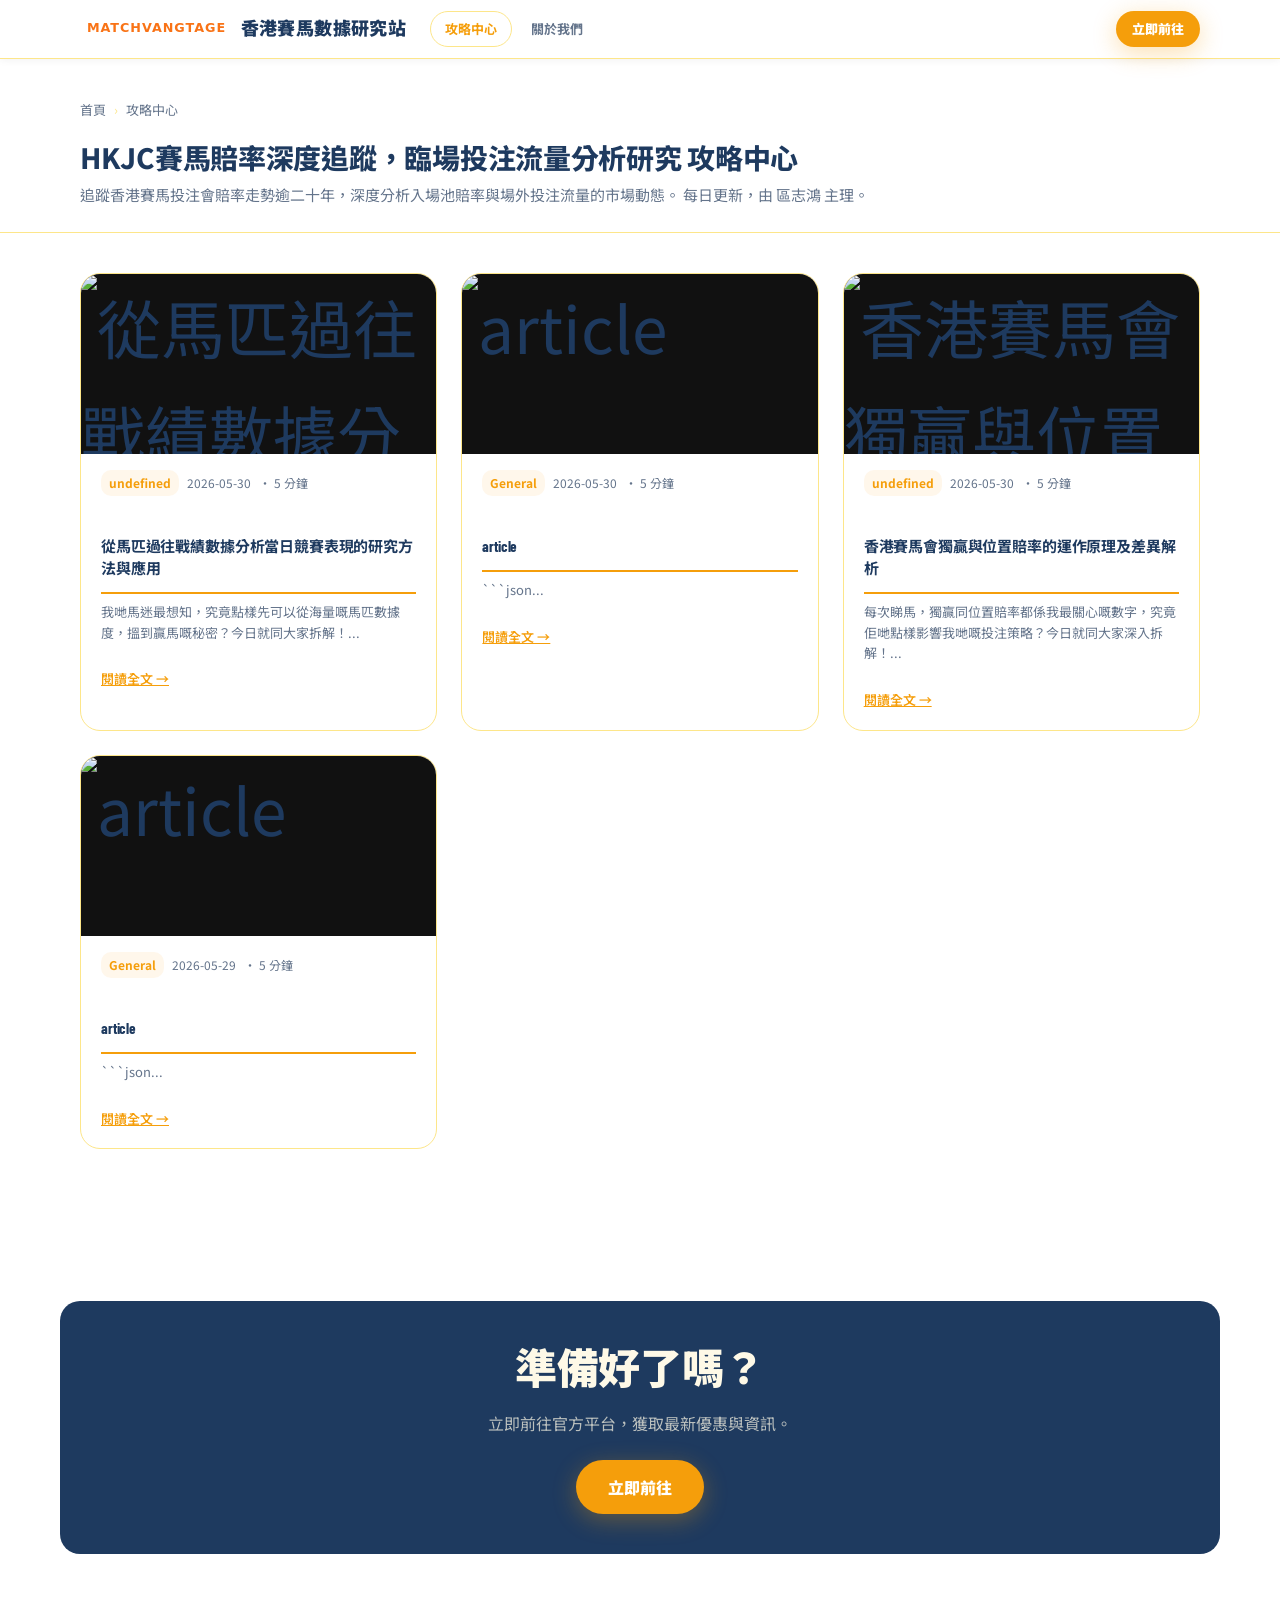
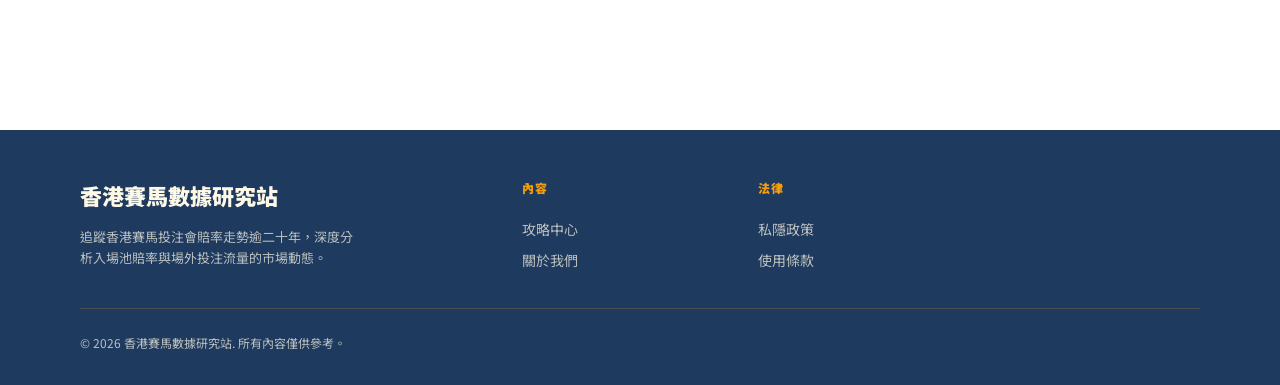
==== commit 9854dfe5: "feat(blog): add card for horse-form-analysis-race-prediction" ====
--- a/blog.html
+++ b/blog.html
@@ -107,6 +107,19 @@
     <div class="container">
       <div class="articles-grid">
 <!-- AI_INJECT_START -->
+<article class="article-card" data-cat="undefined">
+  <div class="article-thumb" style="background:#111;overflow:hidden"><img src="https://pixabay.com/get/g5b6f18a1f3f9768af177bad26d5089696c88dab5377ef83f583b366a258269ed9495ffe55640e452fb3114406489a3452d7b7d74beafb2b4b5830d586a309caf_640.jpg" alt="從馬匹過往戰績數據分析當日競賽表現的研究方法與應用" loading="lazy" style="width:100%;height:100%;object-fit:cover;border-radius:0"></div>
+  <div class="article-body">
+    <div class="article-meta">
+      <span class="article-cat">undefined</span>
+      <span class="article-date">2026-05-30</span>
+      <span class="article-read">&middot; 5 分鐘</span>
+    </div>
+    <h2>從馬匹過往戰績數據分析當日競賽表現的研究方法與應用</h2>
+    <p class="article-excerpt">我哋馬迷最想知，究竟點樣先可以從海量嘅馬匹數據度，搵到贏馬嘅秘密？今日就同大家拆解！...</p>
+    <a href="blog/horse-form-analysis-race-prediction.html" class="article-link">閱讀全文 →</a>
+  </div>
+</article>
 <article class="article-card" data-cat="General">
   <div class="article-thumb" style="background:#111;overflow:hidden"><img src="https://pixabay.com/get/g210ca6c7e98e50cd1e38d4196783726c7a0ac728b8ba77f151e9ecfe373c0568c916344b4214c80c20006d60503dd24d_640.jpg" alt="article" loading="lazy" style="width:100%;height:100%;object-fit:cover;border-radius:0"></div>
   <div class="article-body">
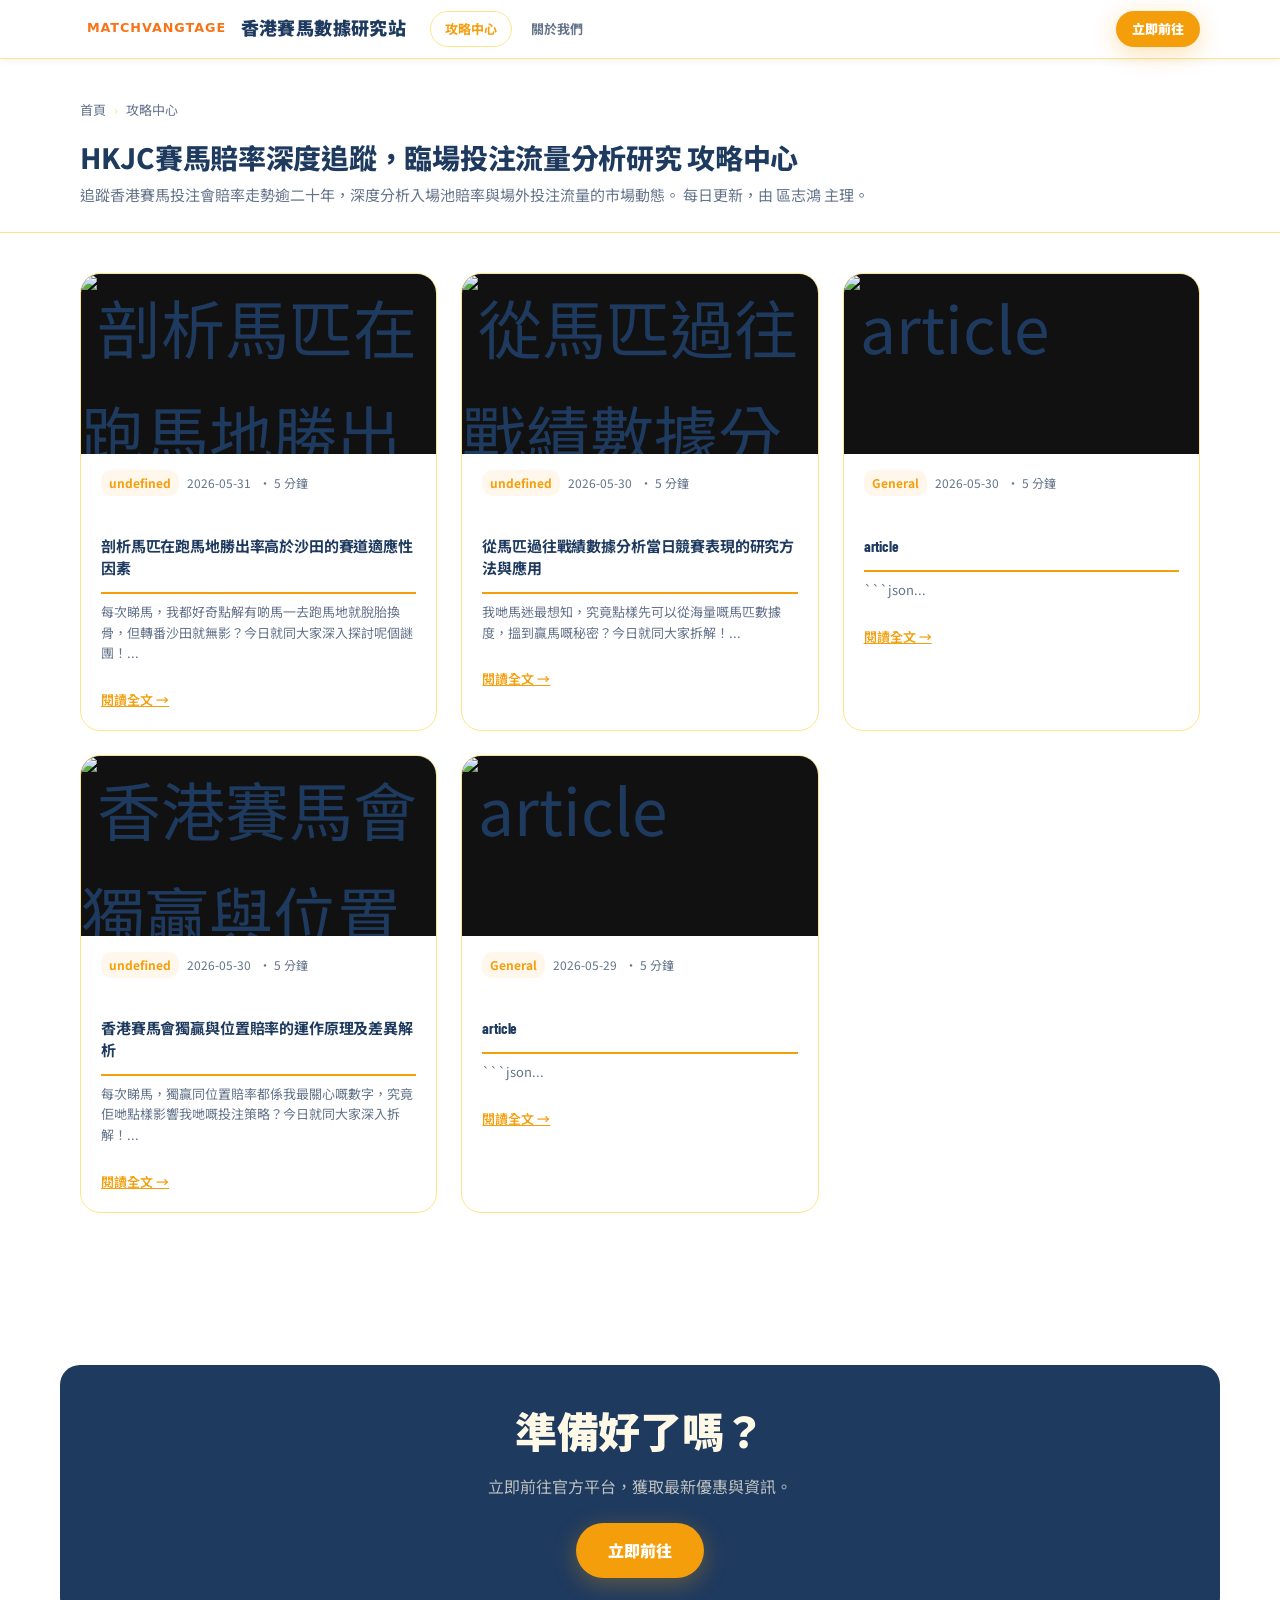
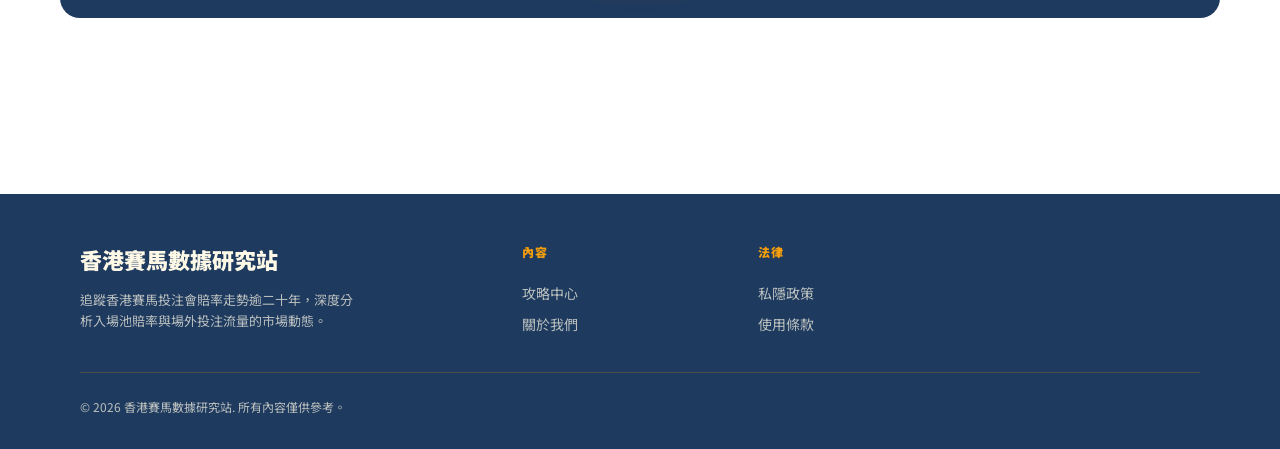
==== commit ba0ab296: "feat(blog): add card for happy-valley-shatin-track-adaptability-analysis" ====
--- a/blog.html
+++ b/blog.html
@@ -108,6 +108,19 @@
       <div class="articles-grid">
 <!-- AI_INJECT_START -->
 <article class="article-card" data-cat="undefined">
+  <div class="article-thumb" style="background:#111;overflow:hidden"><img src="https://pixabay.com/get/g1fb4a20ccf143f44c79beefd3128c4ec56a2fba928f0920c938804b6f3df00b37648202561c05bb35351ce9a591ebb34084f6e3d1a13500ecb9e59a66956b523_640.jpg" alt="剖析馬匹在跑馬地勝出率高於沙田的賽道適應性因素" loading="lazy" style="width:100%;height:100%;object-fit:cover;border-radius:0"></div>
+  <div class="article-body">
+    <div class="article-meta">
+      <span class="article-cat">undefined</span>
+      <span class="article-date">2026-05-31</span>
+      <span class="article-read">&middot; 5 分鐘</span>
+    </div>
+    <h2>剖析馬匹在跑馬地勝出率高於沙田的賽道適應性因素</h2>
+    <p class="article-excerpt">每次睇馬，我都好奇點解有啲馬一去跑馬地就脫胎換骨，但轉番沙田就無影？今日就同大家深入探討呢個謎團！...</p>
+    <a href="blog/happy-valley-shatin-track-adaptability-analysis.html" class="article-link">閱讀全文 →</a>
+  </div>
+</article>
+<article class="article-card" data-cat="undefined">
   <div class="article-thumb" style="background:#111;overflow:hidden"><img src="https://pixabay.com/get/g5b6f18a1f3f9768af177bad26d5089696c88dab5377ef83f583b366a258269ed9495ffe55640e452fb3114406489a3452d7b7d74beafb2b4b5830d586a309caf_640.jpg" alt="從馬匹過往戰績數據分析當日競賽表現的研究方法與應用" loading="lazy" style="width:100%;height:100%;object-fit:cover;border-radius:0"></div>
   <div class="article-body">
     <div class="article-meta">
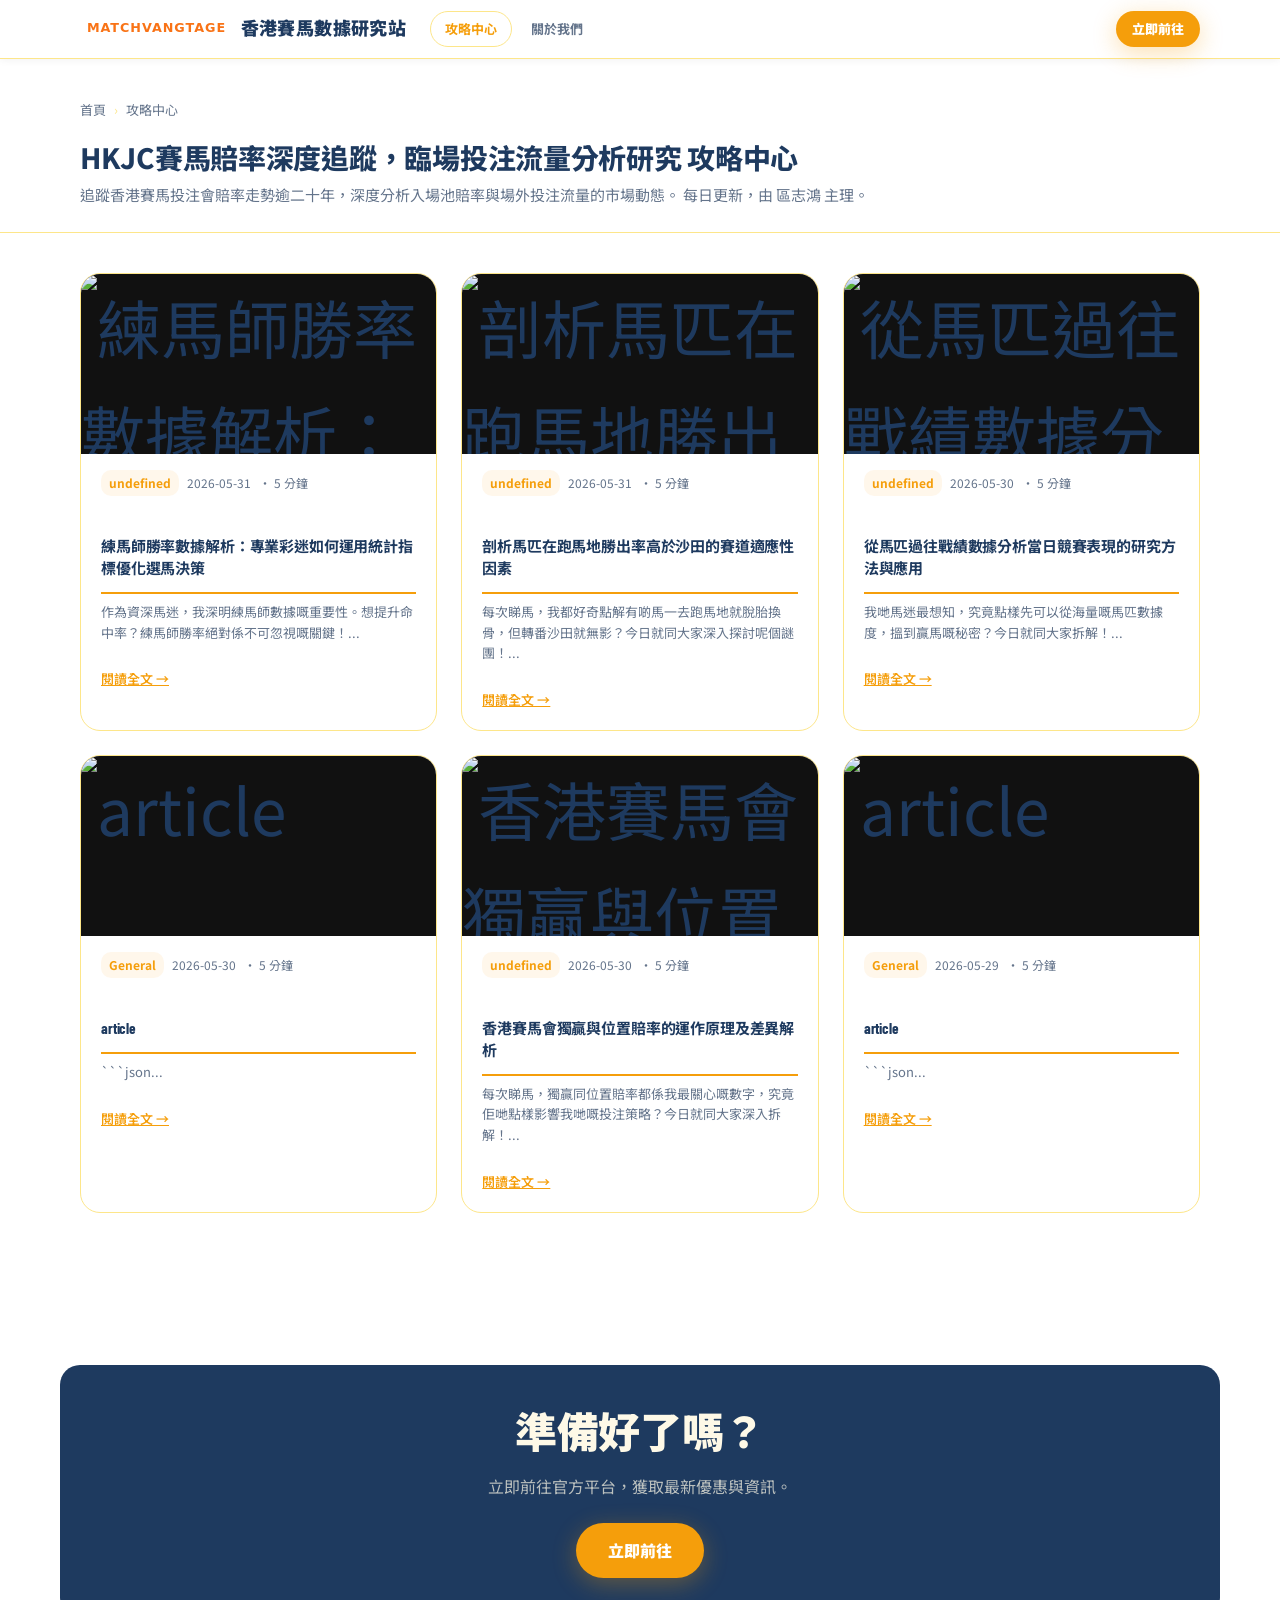
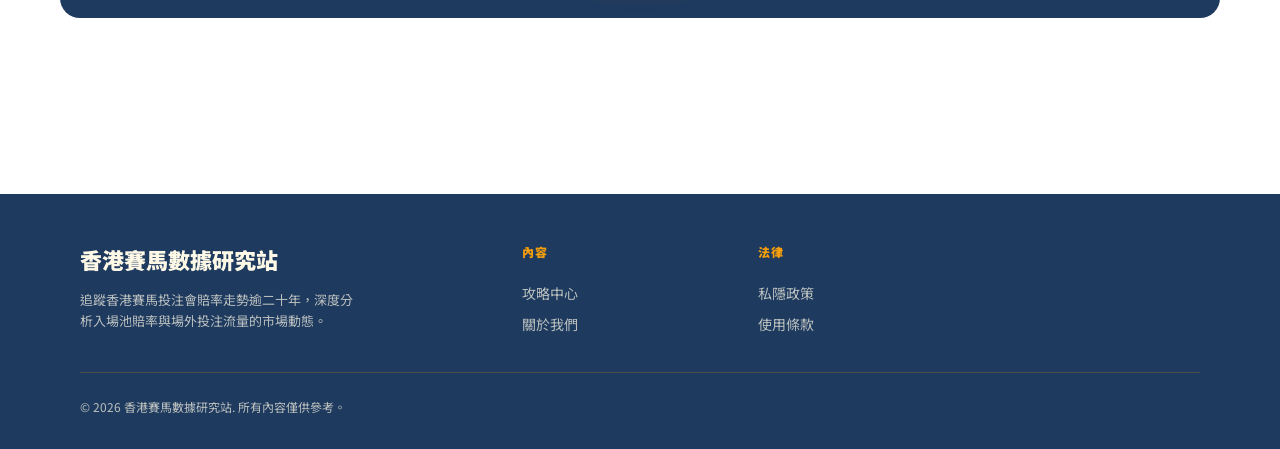
==== commit 4121156e: "feat(blog): add card for trainer-win-rate-analysis-hkjc" ====
--- a/blog.html
+++ b/blog.html
@@ -108,6 +108,19 @@
       <div class="articles-grid">
 <!-- AI_INJECT_START -->
 <article class="article-card" data-cat="undefined">
+  <div class="article-thumb" style="background:#111;overflow:hidden"><img src="https://pixabay.com/get/g459f6843f124dc32ce40f93b5175b252ce72017fadf9f6a238a92b97d54ef1a23249d2ffbbc5db84d1d62225e9088e83a5246af851d8f12d81efe3a8d25c6601_640.jpg" alt="練馬師勝率數據解析：專業彩迷如何運用統計指標優化選馬決策" loading="lazy" style="width:100%;height:100%;object-fit:cover;border-radius:0"></div>
+  <div class="article-body">
+    <div class="article-meta">
+      <span class="article-cat">undefined</span>
+      <span class="article-date">2026-05-31</span>
+      <span class="article-read">&middot; 5 分鐘</span>
+    </div>
+    <h2>練馬師勝率數據解析：專業彩迷如何運用統計指標優化選馬決策</h2>
+    <p class="article-excerpt">作為資深馬迷，我深明練馬師數據嘅重要性。想提升命中率？練馬師勝率絕對係不可忽視嘅關鍵！...</p>
+    <a href="blog/trainer-win-rate-analysis-hkjc.html" class="article-link">閱讀全文 →</a>
+  </div>
+</article>
+<article class="article-card" data-cat="undefined">
   <div class="article-thumb" style="background:#111;overflow:hidden"><img src="https://pixabay.com/get/g1fb4a20ccf143f44c79beefd3128c4ec56a2fba928f0920c938804b6f3df00b37648202561c05bb35351ce9a591ebb34084f6e3d1a13500ecb9e59a66956b523_640.jpg" alt="剖析馬匹在跑馬地勝出率高於沙田的賽道適應性因素" loading="lazy" style="width:100%;height:100%;object-fit:cover;border-radius:0"></div>
   <div class="article-body">
     <div class="article-meta">
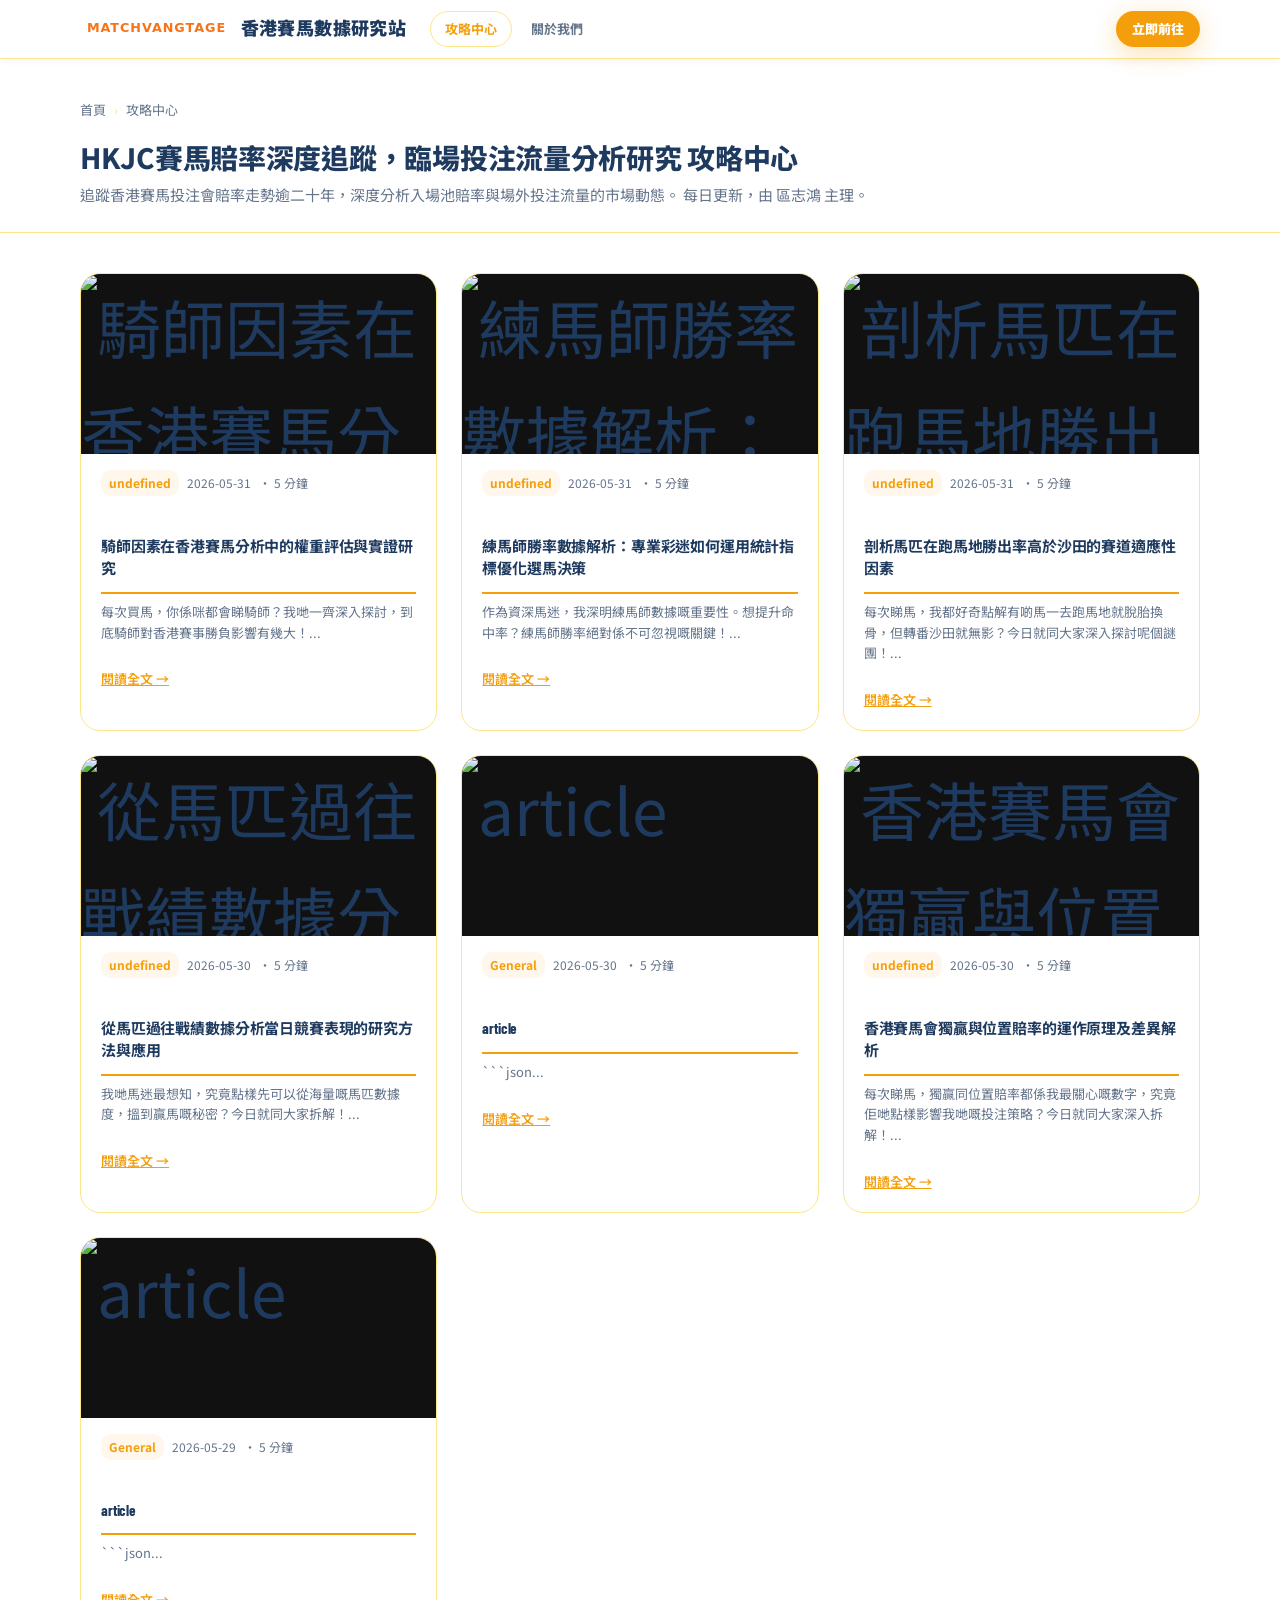
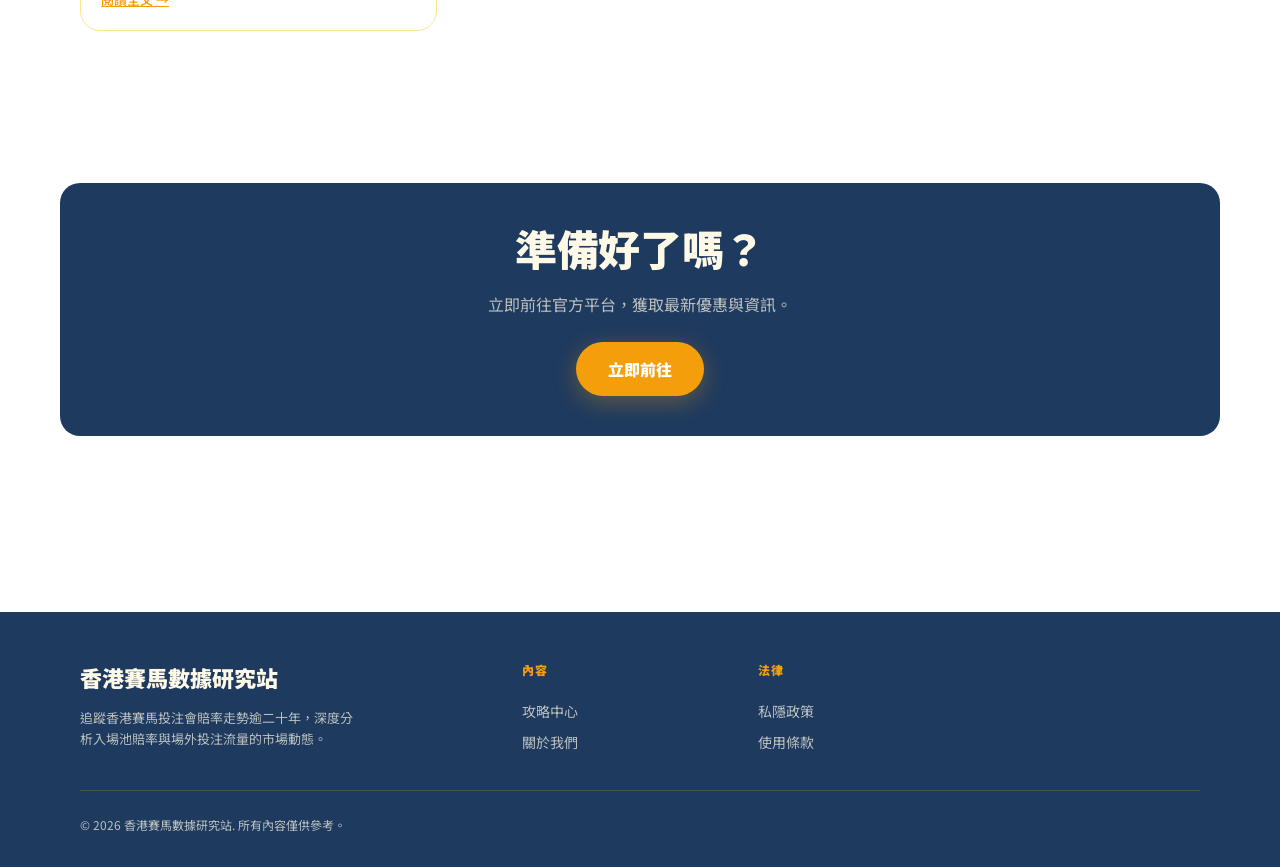
==== commit 7f9380c8: "feat(blog): add card for jockey-impact-hk-racing-analysis" ====
--- a/blog.html
+++ b/blog.html
@@ -108,6 +108,19 @@
       <div class="articles-grid">
 <!-- AI_INJECT_START -->
 <article class="article-card" data-cat="undefined">
+  <div class="article-thumb" style="background:#111;overflow:hidden"><img src="https://pixabay.com/get/gf005706588c0a4f3f5c51be932712e757f9bb73ab85186b25c4ff81918a9a450b8ef102a77bccccf1b85f4212bdd47509e103c3d6785cc7283e7df93c0216b6a_640.jpg" alt="騎師因素在香港賽馬分析中的權重評估與實證研究" loading="lazy" style="width:100%;height:100%;object-fit:cover;border-radius:0"></div>
+  <div class="article-body">
+    <div class="article-meta">
+      <span class="article-cat">undefined</span>
+      <span class="article-date">2026-05-31</span>
+      <span class="article-read">&middot; 5 分鐘</span>
+    </div>
+    <h2>騎師因素在香港賽馬分析中的權重評估與實證研究</h2>
+    <p class="article-excerpt">每次買馬，你係咪都會睇騎師？我哋一齊深入探討，到底騎師對香港賽事勝負影響有幾大！...</p>
+    <a href="blog/jockey-impact-hk-racing-analysis.html" class="article-link">閱讀全文 →</a>
+  </div>
+</article>
+<article class="article-card" data-cat="undefined">
   <div class="article-thumb" style="background:#111;overflow:hidden"><img src="https://pixabay.com/get/g459f6843f124dc32ce40f93b5175b252ce72017fadf9f6a238a92b97d54ef1a23249d2ffbbc5db84d1d62225e9088e83a5246af851d8f12d81efe3a8d25c6601_640.jpg" alt="練馬師勝率數據解析：專業彩迷如何運用統計指標優化選馬決策" loading="lazy" style="width:100%;height:100%;object-fit:cover;border-radius:0"></div>
   <div class="article-body">
     <div class="article-meta">
